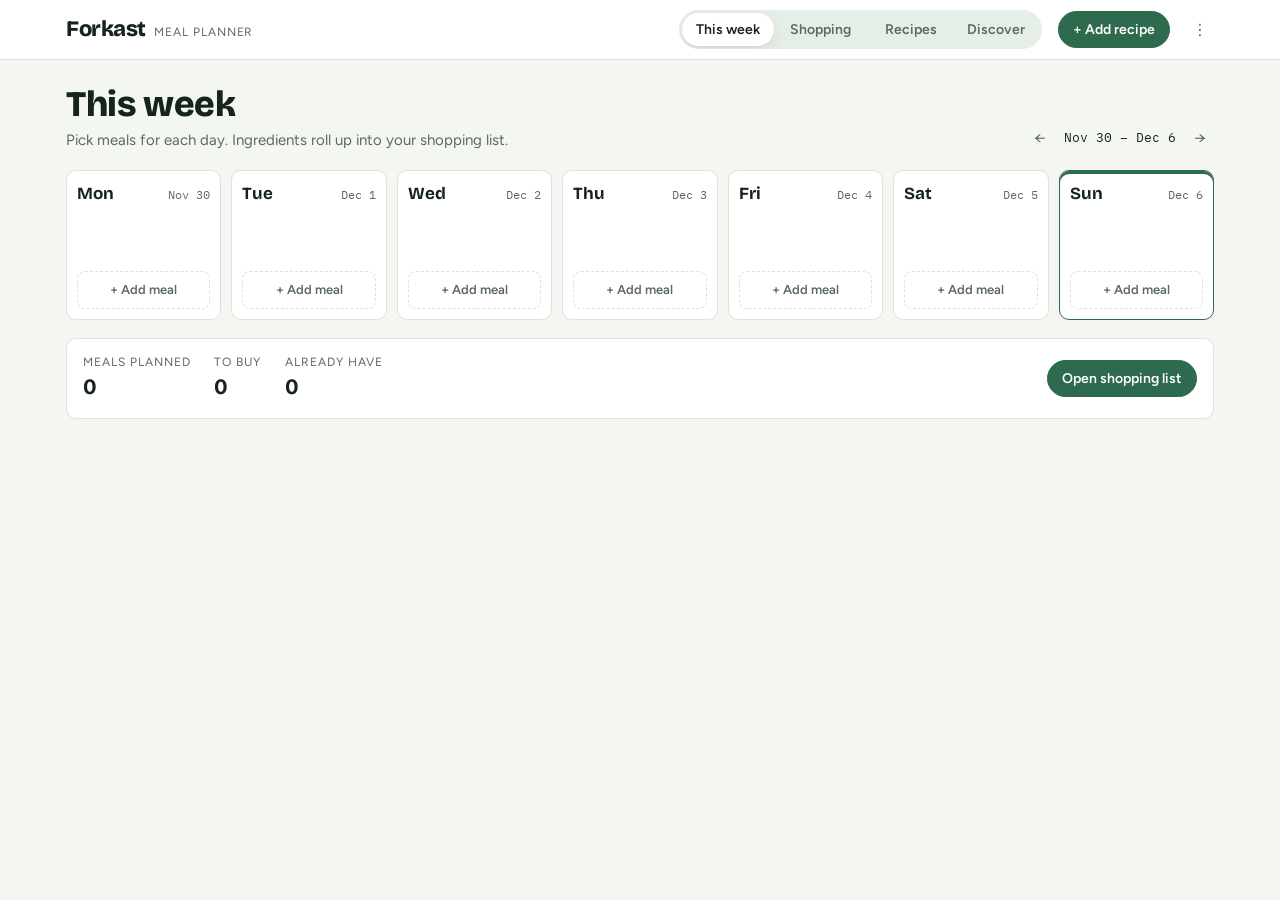
==== web/index.html @ 335d3f14 "Forkast: static web app (PWA) plus claude.ai artifact with Export Splits the claude.ai artifact into" ====
<!doctype html>
<html lang="en">
<head>
<meta charset="utf-8">
<meta name="viewport" content="width=device-width,initial-scale=1,viewport-fit=cover">
<title>Forkast Meal Planner</title>
<meta name="description" content="Weekly meal planner, shopping list and recipe box.">
<meta name="theme-color" content="#2E6A4E">
<meta name="apple-mobile-web-app-capable" content="yes">
<meta name="mobile-web-app-capable" content="yes">
<meta name="apple-mobile-web-app-title" content="Forkast">
<meta name="apple-mobile-web-app-status-bar-style" content="default">
<link rel="manifest" href="manifest.webmanifest">
<link rel="icon" href="icons/icon.svg" type="image/svg+xml">
<link rel="apple-touch-icon" href="icons/apple-touch-icon.png">
<link rel="preconnect" href="https://fonts.googleapis.com">
<link rel="stylesheet" href="https://fonts.googleapis.com/css2?family=Bricolage+Grotesque:opsz,wght@12..96,500;12..96,700;12..96,800&family=Figtree:wght@400;500;600;700&family=IBM+Plex+Mono:wght@500&display=swap">
<link rel="stylesheet" href="styles.css">
</head>
<body>
<header class="bar">
  <div class="wrap">
    <div class="brand"><b>Forkast</b><span>meal planner</span></div>
    <nav class="tabs" aria-label="Views">
      <a href="#plan" data-view="plan">This week</a>
      <a href="#shopping" data-view="shopping">Shopping<span class="count" id="tabShopCount"></span></a>
      <a href="#recipes" data-view="recipes">Recipes</a>
      <a href="#discover" data-view="discover">Discover</a>
    </nav>
    <button class="btn primary" id="addRecipeBtn" type="button">+ Add recipe</button>
    <button class="icon-btn" id="dataBtn" type="button" aria-label="Your data: export, import, storage" title="Your data">&#8942;</button>
  </div>
</header>

<main class="wrap">
  <div id="storeBanner" class="banner" data-tone="warn" hidden></div>

  <!-- PLAN -->
  <section id="view-plan" hidden>
    <div class="view-head">
      <div>
        <h1 id="weekTitle">This week</h1>
        <div class="sub">Pick meals for each day. Ingredients roll up into your shopping list.</div>
      </div>
      <div class="week-nav">
        <button class="icon-btn" id="prevWeek" type="button" aria-label="Previous week">&#8592;</button>
        <span class="lbl" id="weekLbl"></span>
        <button class="icon-btn" id="nextWeek" type="button" aria-label="Next week">&#8594;</button>
        <button class="btn sm ghost" id="thisWeek" type="button">Today</button>
      </div>
    </div>
    <div class="week" id="week"></div>
    <div class="plan-summary" id="planSummary"></div>
  </section>

  <!-- SHOPPING -->
  <section id="view-shopping" hidden>
    <div class="view-head">
      <div>
        <h1>Shopping list</h1>
        <div class="sub" id="shopSub"></div>
      </div>
      <div class="row">
        <button class="btn sm" id="copyList" type="button">Copy list</button>
        <button class="btn sm ghost" id="resetChecks" type="button">Reset</button>
      </div>
    </div>
    <div class="shop-tools">
      <div class="seg" role="group" aria-label="Filter list" id="shopSeg">
        <button type="button" data-f="need" aria-pressed="true">To buy<span class="n" id="nNeed"></span></button>
        <button type="button" data-f="have" aria-pressed="false">Have<span class="n" id="nHave"></span></button>
        <button type="button" data-f="all" aria-pressed="false">All<span class="n" id="nAll"></span></button>
      </div>
      <form class="add-item" id="addItemForm">
        <input type="text" id="addItemInput" placeholder="Add an item, e.g. 2 lb apples" aria-label="Add an item">
        <button class="btn sm" type="submit">Add</button>
      </form>
    </div>
    <div id="shopBody"></div>
  </section>

  <!-- RECIPES -->
  <section id="view-recipes" hidden>
    <div class="view-head">
      <div>
        <h1>Recipe box</h1>
        <div class="sub" id="libSub"></div>
      </div>
    </div>
    <div class="lib-tools">
      <input type="search" id="libSearch" placeholder="Search recipes or ingredients" aria-label="Search recipes">
      <select id="libSort" aria-label="Sort recipes">
        <option value="rating">Top rated</option>
        <option value="recent">Recently added</option>
        <option value="cooked">Most cooked</option>
        <option value="az">A to Z</option>
      </select>
      <select id="libMin" aria-label="Minimum rating">
        <option value="0">Any rating</option>
        <option value="3">3+ stars</option>
        <option value="4">4+ stars</option>
        <option value="5">5 stars</option>
      </select>
    </div>
    <div class="chips" id="libTags" style="margin-bottom:16px"></div>
    <div id="libBody"></div>
  </section>

  <!-- DISCOVER -->
  <section id="view-discover" hidden>
    <div class="view-head">
      <div>
        <h1>Discover recipes</h1>
        <div class="sub">Search TheMealDB, an open recipe database, and save anything you like to your recipe box.</div>
      </div>
    </div>
    <div id="discBanner"></div>
    <form class="disc-search" id="discForm">
      <input type="search" id="discQ" placeholder="Search by dish, e.g. lasagne, curry, tacos" aria-label="Search TheMealDB">
      <button class="btn primary" type="submit">Search</button>
      <button class="btn" type="button" id="discRandom">Surprise me</button>
    </form>
    <div class="chips" id="discCats" style="margin-bottom:18px"></div>
    <div id="discStatus" class="status"></div>
    <div id="discBody" class="grid" style="margin-top:12px"></div>
    <div class="src-links">
      <h2>Search other recipe sites</h2>
      <div class="muted">Opens the site with your search. When you find a recipe, copy the recipe text into <b>Add recipe → Paste text</b>.</div>
      <div class="row" id="extLinks"></div>
    </div>
  </section>
</main>

<div id="overlay" class="overlay" hidden></div>
<div id="toast" class="toast" hidden></div>
<div id="lightbox" class="lightbox" hidden><img alt=""></div>
<input type="file" id="fileInput" accept="image/*" multiple hidden>

<script src="app.js"></script>
</body>
</html>
---- web/styles.css ----
/* Layout: sticky app bar with view tabs; each view is a single working surface (week grid, aisle list, recipe grid, discover search). */
:root {
  --bg: #F4F6F1; --surface: #FFFFFF; --ink: #17241D; --muted: #5C6A62; --line: #DCE3DA;
  --accent: #2E6A4E; --accent-ink: #FFFFFF; --tint: #E5EEE7; --saffron: #C98A12; --tomato: #C2412C;
  --have: #2E6A4E; --tile-l: 86%; --tile-s: 32%; --shadow: 0 1px 2px rgba(23,36,29,.06), 0 6px 20px rgba(23,36,29,.07);
  --f-display: "Bricolage Grotesque", "Avenir Next", "Segoe UI", system-ui, sans-serif;
  --f-body: "Figtree", "Segoe UI", system-ui, -apple-system, sans-serif;
  --f-mono: "IBM Plex Mono", ui-monospace, "SF Mono", Menlo, Consolas, monospace;
  --r: 10px;
}
@media (prefers-color-scheme: dark) { :root:not([data-theme="light"]) {
  --bg: #0F1512; --surface: #18201B; --ink: #E6ECE7; --muted: #98A69D; --line: #2A352E;
  --accent: #74C29A; --accent-ink: #0C1510; --tint: #1D2A22; --saffron: #EDB43C; --tomato: #EE6F59;
  --have: #74C29A; --tile-l: 24%; --tile-s: 22%; --shadow: 0 1px 2px rgba(0,0,0,.3), 0 6px 20px rgba(0,0,0,.25); color-scheme: dark } }
:root[data-theme="dark"] {
  --bg: #0F1512; --surface: #18201B; --ink: #E6ECE7; --muted: #98A69D; --line: #2A352E;
  --accent: #74C29A; --accent-ink: #0C1510; --tint: #1D2A22; --saffron: #EDB43C; --tomato: #EE6F59;
  --have: #74C29A; --tile-l: 24%; --tile-s: 22%; --shadow: 0 1px 2px rgba(0,0,0,.3), 0 6px 20px rgba(0,0,0,.25); color-scheme: dark }

* { box-sizing: border-box }
html { -webkit-text-size-adjust: 100%; scroll-padding-top: env(safe-area-inset-top, 0px) }
body { margin: 0; padding-top: env(safe-area-inset-top, 0px); padding-bottom: env(safe-area-inset-bottom, 0px) }
img { max-width: 100% }
[hidden] { display: none !important }
@media (max-width: 640px) { nav.tabs { order: 3; width: 100% } .brand span { display: none } }
body { background: var(--bg); color: var(--ink); font-family: var(--f-body); font-size: 15px; line-height: 1.5; }
body::before { content: ""; position: fixed; inset: 0 0 auto; height: env(safe-area-inset-top, 0px); z-index: 30; background: var(--surface); }
h1, h2, h3 { font-family: var(--f-display); line-height: 1.15; margin: 0; text-wrap: balance; letter-spacing: -0.01em }
button, input, select, textarea { font: inherit; color: inherit }
button { cursor: pointer }
:focus-visible { outline: 2px solid var(--accent); outline-offset: 2px }
a { color: var(--accent) }
.mono { font-family: var(--f-mono); font-variant-numeric: tabular-nums }
.muted { color: var(--muted) }
.wrap { max-width: 1180px; margin: 0 auto; padding-left: max(16px, env(safe-area-inset-left, 0px)); padding-right: max(16px, env(safe-area-inset-right, 0px)); }

/* App bar */
.bar { position: sticky; top: env(safe-area-inset-top, 0px); z-index: 20; background: var(--surface); border-bottom: 1px solid var(--line) }
.bar .wrap { display: flex; align-items: center; gap: 16px; padding-block: 10px; flex-wrap: wrap }
.brand { display: flex; align-items: baseline; gap: 8px; margin-right: auto }
.brand b { font-family: var(--f-display); font-weight: 800; font-size: 22px; letter-spacing: -0.02em }
.brand span { font-size: 12px; color: var(--muted); text-transform: uppercase; letter-spacing: .08em }
nav.tabs { display: flex; gap: 2px; background: var(--tint); padding: 3px; border-radius: 999px; overflow-x: auto; max-width: 100% }
nav.tabs a { text-decoration: none; color: var(--muted); padding: 6px 14px; border-radius: 999px; font-weight: 600; font-size: 14px; white-space: nowrap }
nav.tabs a[aria-current="page"] { background: var(--surface); color: var(--ink); box-shadow: var(--shadow) }
nav.tabs a .count { font-family: var(--f-mono); font-size: 11px; margin-left: 4px; color: var(--tomato) }

.btn { display: inline-flex; align-items: center; gap: 6px; border: 1px solid var(--line); background: var(--surface); padding: 7px 14px; border-radius: 999px; font-weight: 600; font-size: 14px; white-space: nowrap; text-decoration: none; color: var(--ink) }
.btn:hover { border-color: var(--muted) }
.btn.primary { background: var(--accent); color: var(--accent-ink); border-color: var(--accent) }
.btn.primary:hover { filter: brightness(1.06) }
.btn.ghost { border-color: transparent; background: transparent }
.btn.danger { color: var(--tomato) }
.btn.sm { padding: 4px 10px; font-size: 13px }
.btn:disabled { opacity: .5; cursor: default }
.icon-btn { border: 0; background: transparent; width: 28px; height: 28px; border-radius: 8px; display: inline-grid; place-items: center; color: var(--muted); font-size: 16px; line-height: 1 }
.icon-btn:hover { background: var(--tint); color: var(--ink) }

main { padding-block: 24px 80px }
.view-head { display: flex; align-items: flex-end; justify-content: space-between; gap: 12px 20px; flex-wrap: wrap; margin-bottom: 18px }
.view-head h1 { font-size: clamp(26px, 4vw, 36px); font-weight: 800 }
.view-head .sub { color: var(--muted); margin-top: 4px }
.row { display: flex; gap: 8px; align-items: center; flex-wrap: wrap }
.banner { background: var(--tint); border-radius: var(--r); padding: 10px 14px; font-size: 14px; margin-bottom: 16px; display: flex; gap: 10px; align-items: center; flex-wrap: wrap }
.banner[data-tone="warn"] { border-left: 3px solid var(--saffron) }

/* Week planner */
.week { display: grid; grid-template-columns: repeat(7, minmax(0, 1fr)); gap: 10px }
@media (max-width: 1060px) { .week { grid-template-columns: repeat(4, minmax(0, 1fr)) } }
@media (max-width: 720px) { .week { grid-template-columns: repeat(2, minmax(0, 1fr)) } }
@media (max-width: 460px) { .week { grid-template-columns: minmax(0, 1fr) } }
.day { background: var(--surface); border: 1px solid var(--line); border-radius: var(--r); padding: 10px; display: flex; flex-direction: column; gap: 8px; min-height: 150px; min-width: 0 }
.day.today { border-color: var(--accent); box-shadow: inset 0 3px 0 var(--accent) }
.day-h { display: flex; justify-content: space-between; align-items: baseline }
.day-h b { font-family: var(--f-display); font-size: 17px; font-weight: 700 }
.day-h span { font-family: var(--f-mono); font-size: 12px; color: var(--muted) }
.meal { background: var(--tint); border-radius: 8px; padding: 8px 8px 6px; display: flex; flex-direction: column; gap: 4px; min-width: 0 }
.meal .t { font-weight: 600; font-size: 14px; line-height: 1.3; cursor: pointer; overflow-wrap: anywhere }
.meal .t:hover { text-decoration: underline }
.meal .ctl { display: flex; align-items: center; gap: 2px; font-size: 12px; color: var(--muted) }
.meal .ctl .mono { min-width: 18px; text-align: center; color: var(--ink) }
.meal .ctl .sp { margin-left: auto }
.add-meal { border: 1px dashed var(--line); background: transparent; border-radius: 8px; padding: 8px; color: var(--muted); font-weight: 600; font-size: 13px; margin-top: auto }
.add-meal:hover { border-color: var(--accent); color: var(--accent) }
.week-nav { display: flex; align-items: center; gap: 4px }
.week-nav .lbl { font-family: var(--f-mono); font-size: 13px; padding: 0 6px }
.plan-summary { display: flex; gap: 10px 24px; flex-wrap: wrap; margin: 18px 0 0; padding: 14px 16px; background: var(--surface); border: 1px solid var(--line); border-radius: var(--r); align-items: center }
.plan-summary .k { font-size: 12px; text-transform: uppercase; letter-spacing: .08em; color: var(--muted) }
.plan-summary .v { font-family: var(--f-display); font-size: 22px; font-weight: 700 }
.plan-summary .sp { margin-left: auto }

/* Shopping */
.shop-tools { display: flex; gap: 8px; flex-wrap: wrap; align-items: center; margin-bottom: 14px }
.seg { display: inline-flex; background: var(--tint); padding: 3px; border-radius: 999px }
.seg button { border: 0; background: transparent; padding: 5px 12px; border-radius: 999px; font-weight: 600; font-size: 13px; color: var(--muted) }
.seg button[aria-pressed="true"] { background: var(--surface); color: var(--ink); box-shadow: var(--shadow) }
.seg .n { font-family: var(--f-mono); font-size: 11px; margin-left: 4px }
.add-item { display: flex; gap: 6px; flex: 1 1 260px; min-width: 0 }
.add-item input { flex: 1; min-width: 0 }
.aisles { columns: 2 340px; column-gap: 16px }
.aisle { break-inside: avoid; background: var(--surface); border: 1px solid var(--line); border-radius: var(--r); margin-bottom: 16px; overflow: hidden }
.aisle h3 { font-family: var(--f-body); font-size: 12px; text-transform: uppercase; letter-spacing: .1em; color: var(--muted); padding: 10px 14px 6px; font-weight: 700 }
.item { display: grid; grid-template-columns: 22px minmax(0, 1fr) auto; gap: 10px; align-items: center; padding: 8px 14px; border-top: 1px solid var(--line) }
.item input[type="checkbox"] { width: 18px; height: 18px; accent-color: var(--accent); margin: 0 }
.item .nm { font-weight: 600; overflow-wrap: anywhere }
.item .q { font-family: var(--f-mono); font-size: 12.5px; color: var(--ink); margin-right: 6px; font-weight: 500 }
.item .src { font-size: 12px; color: var(--muted); overflow-wrap: anywhere }
.item.got .nm, .item.got .q { text-decoration: line-through; color: var(--muted) }
.item.have { background: color-mix(in srgb, var(--have) 7%, transparent) }
.pill { border: 1px solid var(--line); background: transparent; border-radius: 999px; padding: 3px 10px; font-size: 12px; font-weight: 600; color: var(--muted); white-space: nowrap }
.pill:hover { border-color: var(--muted) }
.pill.have { background: var(--have); border-color: var(--have); color: var(--accent-ink) }

/* Recipes */
.lib-tools { display: flex; gap: 8px; flex-wrap: wrap; align-items: center; margin-bottom: 16px }
input[type="search"], input[type="text"], input[type="url"], input[type="number"], select, textarea { background: var(--surface); border: 1px solid var(--line); border-radius: 8px; padding: 7px 10px; min-width: 0 }
textarea { width: 100%; resize: vertical; line-height: 1.5 }
.lib-tools input[type="search"] { flex: 1 1 220px }
.chips { display: flex; gap: 6px; flex-wrap: wrap }
.chip { border: 1px solid var(--line); background: var(--surface); border-radius: 999px; padding: 3px 10px; font-size: 12.5px; font-weight: 600; color: var(--muted) }
.chip[aria-pressed="true"] { background: var(--ink); color: var(--bg); border-color: var(--ink) }
.grid { display: grid; grid-template-columns: repeat(auto-fill, minmax(230px, 1fr)); gap: 14px }
.card { background: var(--surface); border: 1px solid var(--line); border-radius: var(--r); overflow: hidden; display: flex; flex-direction: column; min-width: 0 }
.card:hover { box-shadow: var(--shadow) }
.thumb { aspect-ratio: 16 / 10; max-width: 100%; background: hsl(var(--h, 140) var(--tile-s) var(--tile-l)); display: grid; place-items: center; overflow: hidden; cursor: pointer; border: 0; padding: 0; width: 100% }
.thumb img { width: 100%; height: 100%; object-fit: cover; display: block }
.thumb .ini { font-family: var(--f-display); font-weight: 800; font-size: 42px; letter-spacing: -0.03em; color: hsl(var(--h, 140) 40% 30%); opacity: .8 }
:root[data-theme="dark"] .thumb .ini { color: hsl(var(--h, 140) 45% 72%) }
@media (prefers-color-scheme: dark) { :root:not([data-theme="light"]) .thumb .ini { color: hsl(var(--h, 140) 45% 72%) } }
.card .body { padding: 10px 12px 12px; display: flex; flex-direction: column; gap: 6px; flex: 1 }
.card .ttl { font-family: var(--f-display); font-weight: 700; font-size: 17px; line-height: 1.2; cursor: pointer; overflow-wrap: anywhere }
.card .meta { font-size: 12.5px; color: var(--muted); display: flex; gap: 4px 10px; flex-wrap: wrap }
.card .foot { display: flex; align-items: center; gap: 6px; margin-top: auto; padding-top: 4px }
.card .foot .sp { margin-left: auto }
.tag { font-size: 11px; text-transform: uppercase; letter-spacing: .06em; font-weight: 700; color: var(--muted) }
.tag.ex { color: var(--saffron) }
.stars { display: inline-flex; gap: 0 }
.stars button { border: 0; background: transparent; padding: 0 1px; font-size: 17px; line-height: 1; color: var(--line) }
.stars button.on { color: var(--saffron) }
.stars.ro span { font-size: 13px; color: var(--line) } .stars.ro span.on { color: var(--saffron) }
.stars.lg button { font-size: 24px }
.empty { text-align: center; padding: 48px 16px; background: var(--surface); border: 1px dashed var(--line); border-radius: var(--r) }
.empty h2 { font-size: 22px; margin-bottom: 6px }
.empty p { color: var(--muted); max-width: 46ch; margin: 0 auto 16px }
.empty .row { justify-content: center }

/* Discover */
.disc-search { display: flex; gap: 8px; flex-wrap: wrap; margin-bottom: 12px }
.disc-search input { flex: 1 1 260px }
.src-links { margin-top: 32px; padding-top: 20px; border-top: 1px solid var(--line) }
.src-links h2 { font-size: 18px; margin-bottom: 4px }
.src-links .row { margin-top: 10px }

/* Overlay / modal */
.overlay { position: fixed; inset: 0; z-index: 40; background: rgba(10, 18, 14, .45); display: grid; place-items: center; padding: max(16px, env(safe-area-inset-top, 0px)) max(12px, env(safe-area-inset-right, 0px)) max(16px, env(safe-area-inset-bottom, 0px)) max(12px, env(safe-area-inset-left, 0px)) }
.modal { background: var(--surface); color: var(--ink); border-radius: 14px; width: min(760px, 100%); max-height: 100%; overflow: auto; box-shadow: 0 20px 60px rgba(0,0,0,.3); display: flex; flex-direction: column }
.modal.narrow { width: min(520px, 100%) }
.m-head { position: sticky; top: 0; background: var(--surface); display: flex; align-items: center; gap: 10px; padding: 14px 16px 10px; border-bottom: 1px solid var(--line); z-index: 1 }
.m-head h2 { font-size: 20px; margin-right: auto; overflow-wrap: anywhere; min-width: 0 }
.m-body { padding: 16px; display: flex; flex-direction: column; gap: 14px; min-width: 0 }
.m-foot { position: sticky; bottom: 0; background: var(--surface); border-top: 1px solid var(--line); padding: 10px 16px; display: flex; gap: 8px; justify-content: flex-end; flex-wrap: wrap }
.field { display: flex; flex-direction: column; gap: 4px; min-width: 0 }
.field label, .lbl-s { font-size: 12px; font-weight: 700; text-transform: uppercase; letter-spacing: .07em; color: var(--muted) }
.field .hint { font-size: 12px; color: var(--muted) }
.f-row { display: grid; grid-template-columns: repeat(auto-fit, minmax(140px, 1fr)); gap: 12px }
.tabs2 { display: flex; gap: 4px; border-bottom: 1px solid var(--line); padding: 0 16px; overflow-x: auto }
.tabs2 button { border: 0; background: transparent; padding: 10px 12px; font-weight: 600; color: var(--muted); border-bottom: 2px solid transparent; white-space: nowrap }
.tabs2 button[aria-selected="true"] { color: var(--ink); border-bottom-color: var(--accent) }
.drop { border: 2px dashed var(--line); border-radius: var(--r); padding: 28px 16px; text-align: center; color: var(--muted); background: var(--bg) }
.drop.over { border-color: var(--accent); color: var(--accent) }
.drop b { color: var(--ink); display: block; font-size: 16px; margin-bottom: 4px }
.thumbs { display: flex; gap: 8px; flex-wrap: wrap }
.thumbs figure { margin: 0; position: relative; width: 92px; height: 92px; border-radius: 8px; overflow: hidden; background: var(--tint) }
.thumbs img { width: 100%; height: 100%; object-fit: cover }
.thumbs figure button { position: absolute; top: 3px; right: 3px; background: rgba(0,0,0,.6); color: #fff; border: 0; border-radius: 6px; width: 22px; height: 22px; line-height: 1 }
.status { font-size: 14px; color: var(--muted); display: flex; align-items: center; gap: 8px }
.status.err { color: var(--tomato) }
.spin { width: 14px; height: 14px; border: 2px solid var(--line); border-top-color: var(--accent); border-radius: 50%; animation: spin .8s linear infinite; flex: none }
@keyframes spin { to { transform: rotate(360deg) } }
@media (prefers-reduced-motion: reduce) { .spin { animation-duration: 3s } }
.hero-img { width: 100%; max-height: 300px; object-fit: cover; border-radius: var(--r); display: block }
.gallery { display: flex; gap: 8px; overflow-x: auto }
.gallery img { height: 120px; border-radius: 8px; cursor: zoom-in }
.det-meta { display: flex; gap: 6px 16px; flex-wrap: wrap; color: var(--muted); font-size: 14px; align-items: center }
.cols { display: grid; grid-template-columns: minmax(0, 2fr) minmax(0, 3fr); gap: 24px }
@media (max-width: 640px) { .cols { grid-template-columns: minmax(0, 1fr) } }
.ing { list-style: none; padding: 0; margin: 0 }
.ing li { padding: 5px 0; border-bottom: 1px solid var(--line); font-size: 14px; overflow-wrap: anywhere }
.ing li .q { font-family: var(--f-mono); font-size: 12.5px; font-weight: 500; margin-right: 4px }
.steps { padding-left: 22px; margin: 0; display: flex; flex-direction: column; gap: 10px }
.steps li { padding-left: 4px; overflow-wrap: anywhere }
.steps li::marker { font-family: var(--f-mono); color: var(--accent); font-weight: 500 }
h3.sec { font-family: var(--f-body); font-size: 12px; text-transform: uppercase; letter-spacing: .1em; color: var(--muted); margin-bottom: 8px; font-weight: 700 }
.pick-list { display: flex; flex-direction: column; gap: 2px; max-height: 50vh; overflow: auto }
.pick { display: flex; align-items: center; gap: 10px; padding: 8px 10px; border-radius: 8px; border: 0; background: transparent; text-align: left; width: 100% }
.pick:hover { background: var(--tint) }
.pick .mini { width: 40px; height: 40px; border-radius: 8px; flex: none; overflow: hidden; background: hsl(var(--h, 140) var(--tile-s) var(--tile-l)); display: grid; place-items: center; font-family: var(--f-display); font-weight: 800; font-size: 15px }
.pick .mini img { width: 100%; height: 100%; object-fit: cover }
.pick .nm { font-weight: 600; min-width: 0; overflow-wrap: anywhere }
.pick .sp { margin-left: auto; flex: none }
.day-pick { display: grid; grid-template-columns: repeat(7, minmax(0, 1fr)); gap: 4px }
.day-pick button { border: 1px solid var(--line); background: var(--surface); border-radius: 8px; padding: 6px 0; font-weight: 600; font-size: 13px }
.day-pick button:hover { border-color: var(--accent); color: var(--accent) }
.confirm { display: flex; gap: 8px; align-items: center; flex-wrap: wrap; font-size: 14px }
.toast { position: fixed; left: 50%; transform: translateX(-50%); bottom: calc(20px + env(safe-area-inset-bottom, 0px)); background: var(--ink); color: var(--bg); padding: 10px 16px; border-radius: 999px; font-weight: 600; font-size: 14px; z-index: 60; box-shadow: var(--shadow); max-width: calc(100% - 32px) }
.lightbox { position: fixed; inset: 0; z-index: 70; background: rgba(0,0,0,.85); display: grid; place-items: center; padding: 16px; cursor: zoom-out }
.lightbox img { max-width: 100%; max-height: 100%; border-radius: 8px }
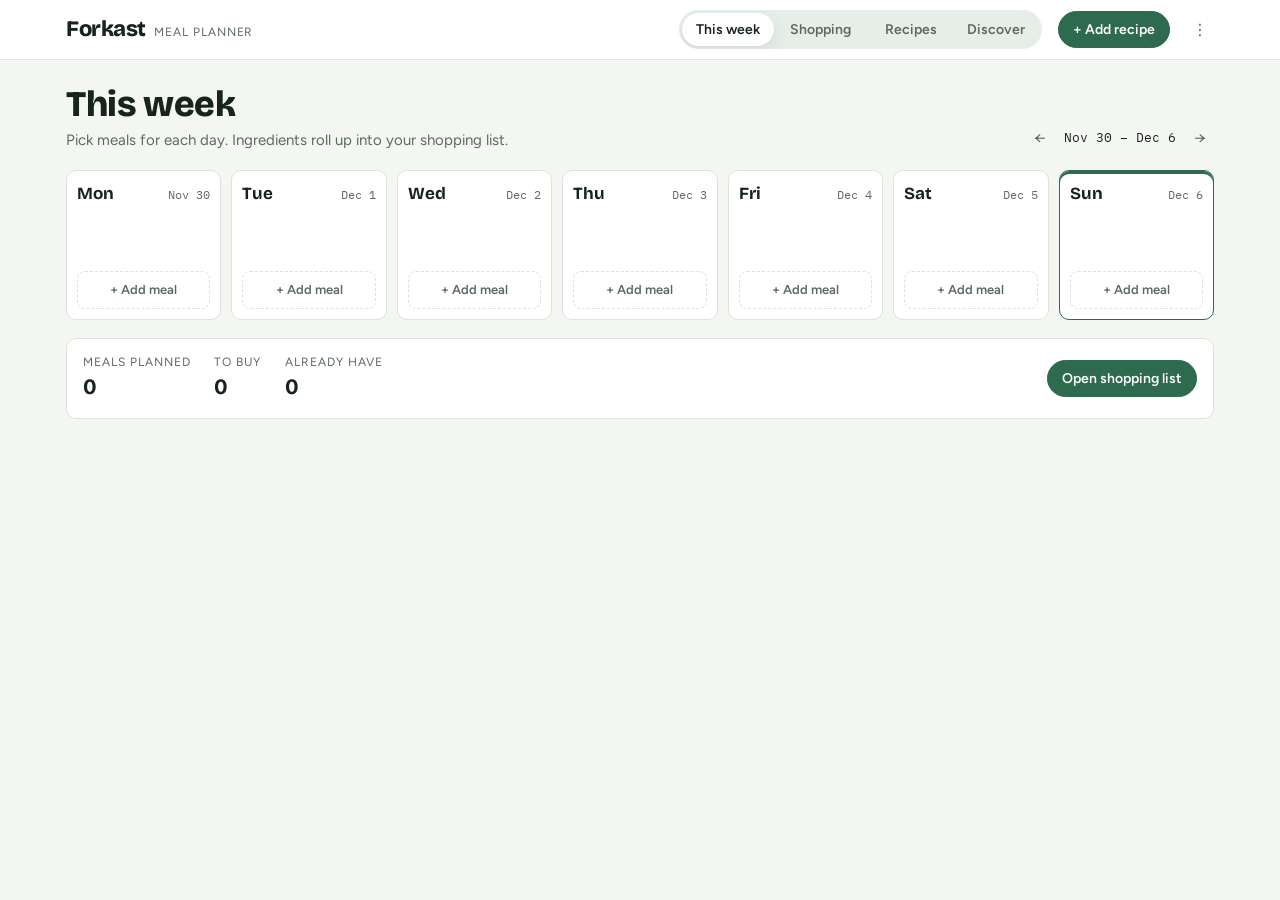
==== commit 6827d609: "Add Google Drive sync (off until a client ID is set); link artifact Discover to web app IndexedDB st" ====
--- a/web/index.html
+++ b/web/index.html
@@ -27,6 +27,7 @@
       <a href="#recipes" data-view="recipes">Recipes</a>
       <a href="#discover" data-view="discover">Discover</a>
     </nav>
+    <button class="sync-chip" id="syncBtn" type="button" hidden></button>
     <button class="btn primary" id="addRecipeBtn" type="button">+ Add recipe</button>
     <button class="icon-btn" id="dataBtn" type="button" aria-label="Your data: export, import, storage" title="Your data">&#8942;</button>
   </div>
--- a/web/styles.css
+++ b/web/styles.css
@@ -55,6 +55,12 @@
 .btn:disabled { opacity: .5; cursor: default }
 .icon-btn { border: 0; background: transparent; width: 28px; height: 28px; border-radius: 8px; display: inline-grid; place-items: center; color: var(--muted); font-size: 16px; line-height: 1 }
 .icon-btn:hover { background: var(--tint); color: var(--ink) }
+.sync-chip { border: 0; background: transparent; color: var(--muted); font-size: 12.5px; font-weight: 600; padding: 4px 8px; border-radius: 999px; white-space: nowrap }
+.sync-chip::before { content: ""; display: inline-block; width: 7px; height: 7px; border-radius: 50%; background: var(--have); margin-right: 6px; vertical-align: 1px }
+.sync-chip:hover { background: var(--tint); color: var(--ink) }
+.sync-chip[data-state="syncing"]::before, .sync-chip[data-state="offline"]::before { background: var(--muted) }
+.sync-chip[data-state="reconnect"], .sync-chip[data-state="error"] { color: var(--tomato); border: 1px solid currentColor }
+.sync-chip[data-state="reconnect"]::before, .sync-chip[data-state="error"]::before { background: var(--tomato) }
 
 main { padding-block: 24px 80px }
 .view-head { display: flex; align-items: flex-end; justify-content: space-between; gap: 12px 20px; flex-wrap: wrap; margin-bottom: 18px }
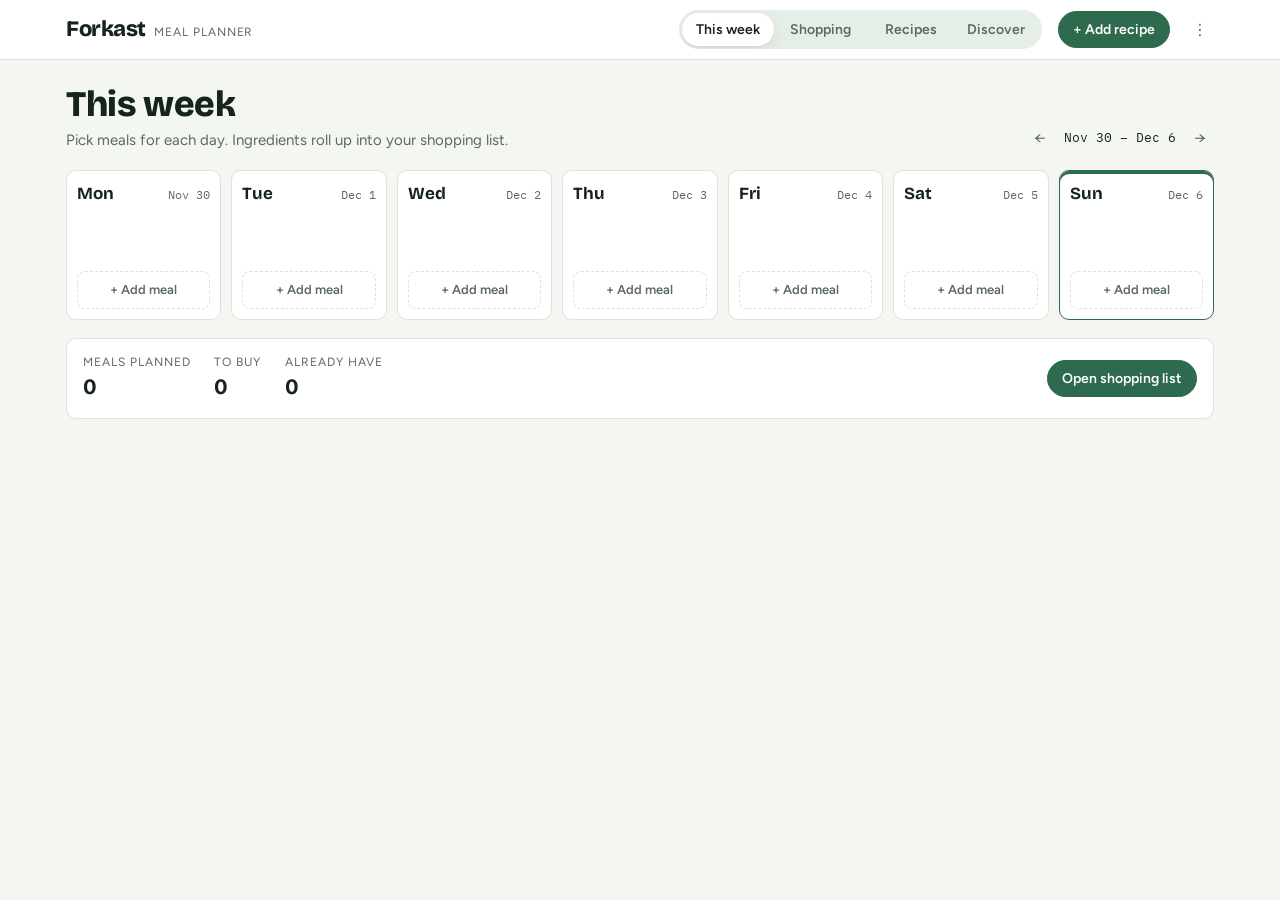
==== commit 4e87cb4e: "Print a recipe or the shopping list Recipe detail and Shopping get a Print button. A plain print lay" ====
--- a/web/index.html
+++ b/web/index.html
@@ -63,6 +63,7 @@
       </div>
       <div class="row">
         <button class="btn sm" id="copyList" type="button">Copy list</button>
+        <button class="btn sm" id="printList" type="button">Print</button>
         <button class="btn sm ghost" id="resetChecks" type="button">Reset</button>
       </div>
     </div>
--- a/web/styles.css
+++ b/web/styles.css
@@ -172,6 +172,7 @@
 .tabs2 { display: flex; gap: 4px; border-bottom: 1px solid var(--line); padding: 0 16px; overflow-x: auto }
 .tabs2 button { border: 0; background: transparent; padding: 10px 12px; font-weight: 600; color: var(--muted); border-bottom: 2px solid transparent; white-space: nowrap }
 .tabs2 button[aria-selected="true"] { color: var(--ink); border-bottom-color: var(--accent) }
+@media (max-width: 400px) { .tabs2 { gap: 0; padding: 0 8px } }
 .drop { border: 2px dashed var(--line); border-radius: var(--r); padding: 28px 16px; text-align: center; color: var(--muted); background: var(--bg) }
 .drop.over { border-color: var(--accent); color: var(--accent) }
 .drop b { color: var(--ink); display: block; font-size: 16px; margin-bottom: 4px }
@@ -211,3 +212,27 @@
 .toast { position: fixed; left: 50%; transform: translateX(-50%); bottom: calc(20px + env(safe-area-inset-bottom, 0px)); background: var(--ink); color: var(--bg); padding: 10px 16px; border-radius: 999px; font-weight: 600; font-size: 14px; z-index: 60; box-shadow: var(--shadow); max-width: calc(100% - 32px) }
 .lightbox { position: fixed; inset: 0; z-index: 70; background: rgba(0,0,0,.85); display: grid; place-items: center; padding: 16px; cursor: zoom-out }
 .lightbox img { max-width: 100%; max-height: 100%; border-radius: 8px }
+
+/* Printing: Print fills #printArea (see "Printing" in app.js) and adds body.printing; on paper only #printArea shows. */
+#printArea { display: none }
+@media print {
+  @page { margin: 14mm }
+  html, body.printing { background: #fff !important; color: #000; padding: 0; overflow: visible !important; height: auto !important }
+  body.printing::before, body.printing > :not(#printArea) { display: none !important }
+  body.printing #printArea { display: block }
+  #printArea { font: 11.5pt/1.45 var(--f-body); color: #000 }
+  #printArea h1 { font-size: 22pt; margin: 0 0 4pt }
+  #printArea h2 { font-size: 13pt; margin: 14pt 0 6pt; padding-bottom: 3pt; border-bottom: 1px solid #999 }
+  #printArea .p-meta { color: #444; margin: 0 0 6pt }
+  #printArea .p-photo { float: right; width: 42%; max-height: 220px; object-fit: cover; border-radius: 6px; margin: 0 0 10pt 14pt }
+  #printArea ul, #printArea ol { margin: 0; padding-left: 18pt }
+  #printArea li { margin: 0 0 4pt; break-inside: avoid }
+  #printArea .p-steps li { margin-bottom: 7pt }
+  #printArea .p-notes { white-space: pre-wrap; margin: 0 }
+  #printArea .p-src { clear: both; margin-top: 16pt; font-size: 9pt; color: #555; word-break: break-all }
+  #printArea .p-cols { columns: 2; column-gap: 24pt }
+  #printArea .p-cols section { break-inside: avoid }
+  #printArea .p-cols h2 { margin-top: 10pt }
+  #printArea .p-check { list-style: none; padding: 0 }
+  #printArea .p-check li::before { content: ""; display: inline-block; width: 9pt; height: 9pt; border: 1px solid #000; border-radius: 2px; margin-right: 6pt; vertical-align: -1pt }
+}
